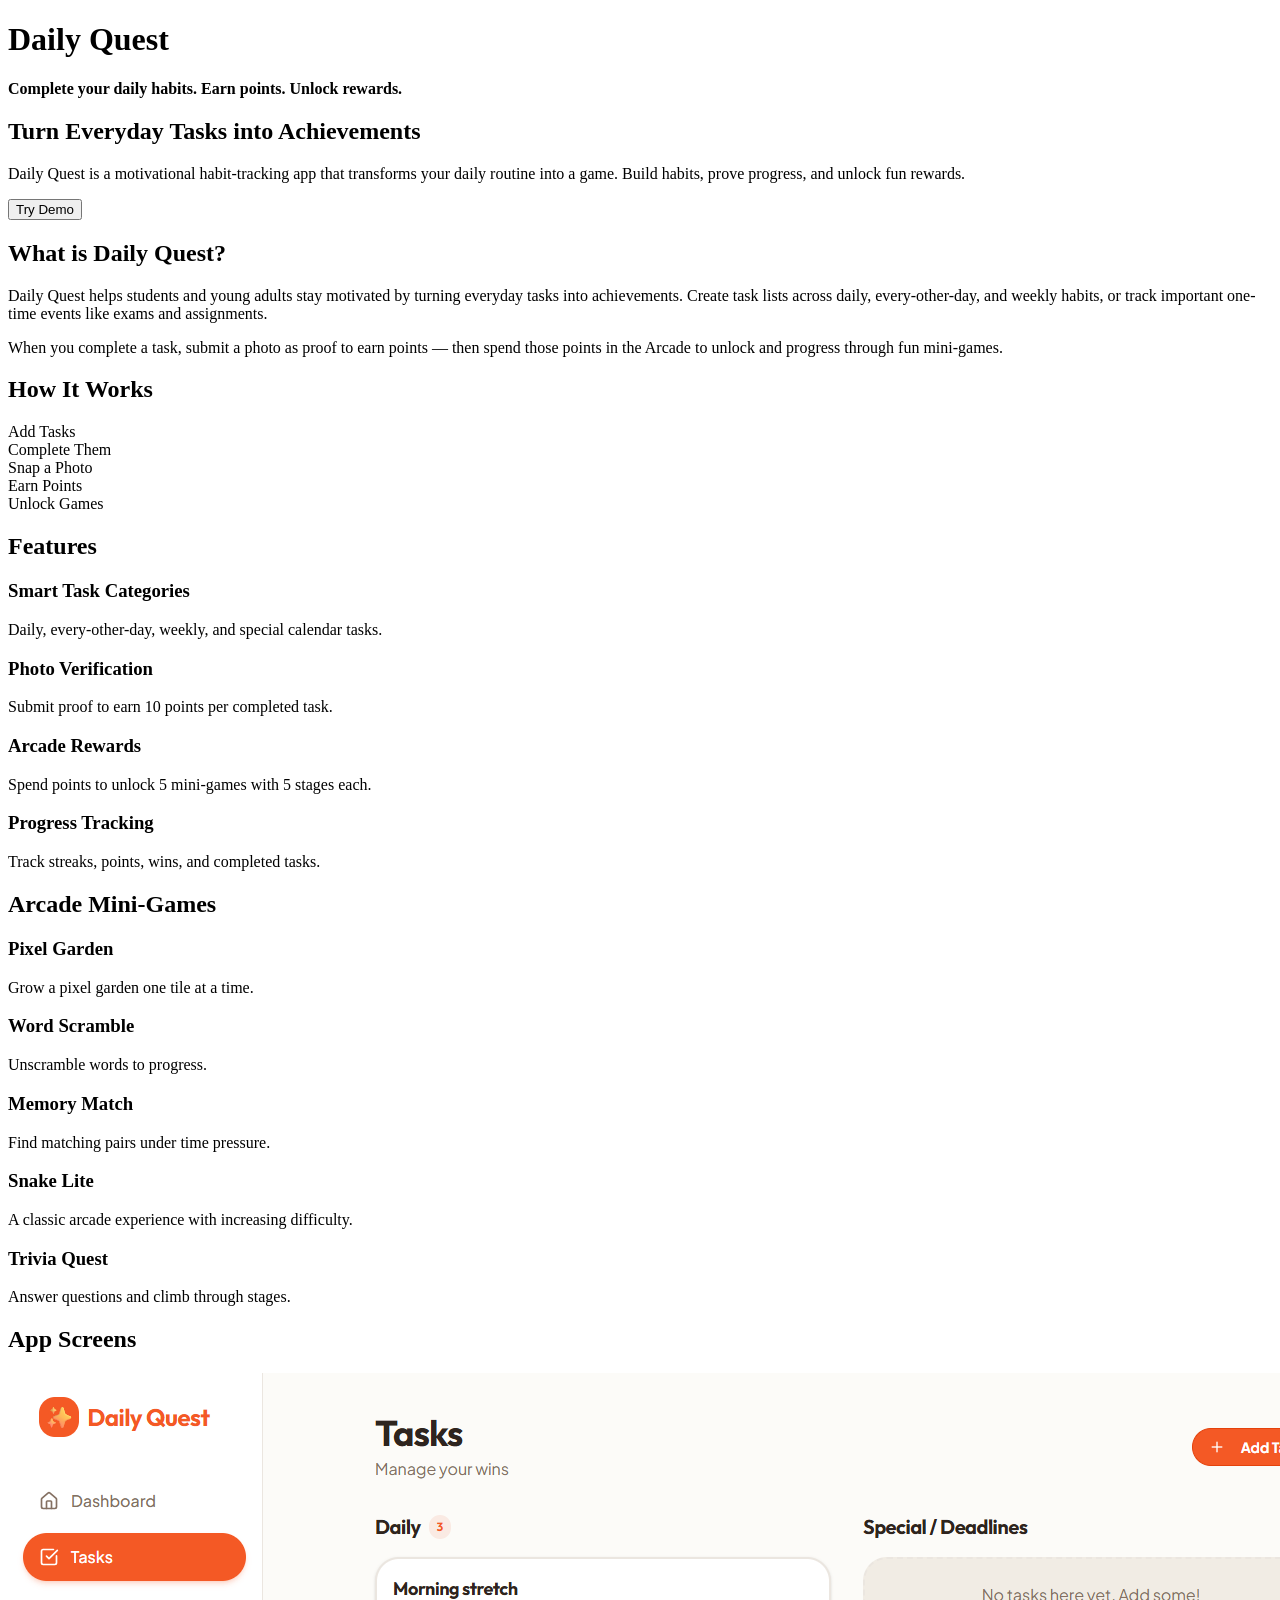
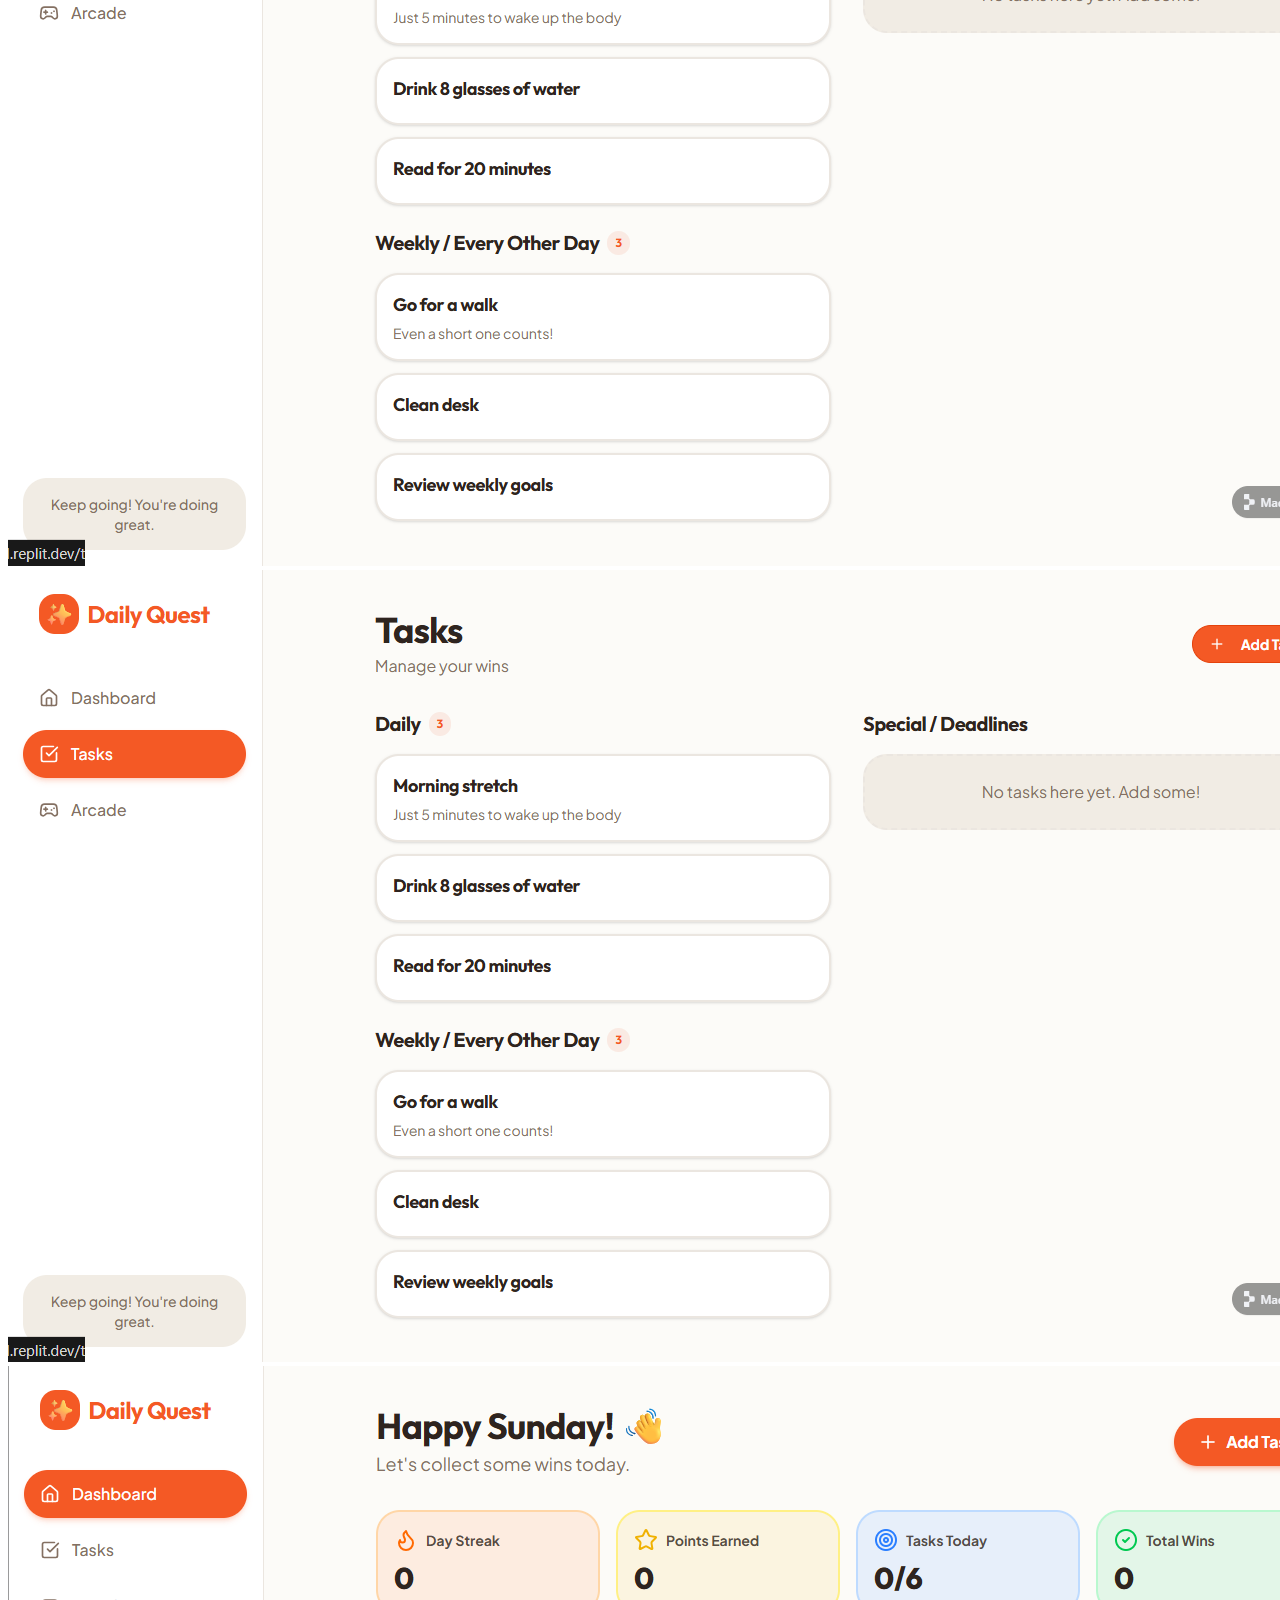
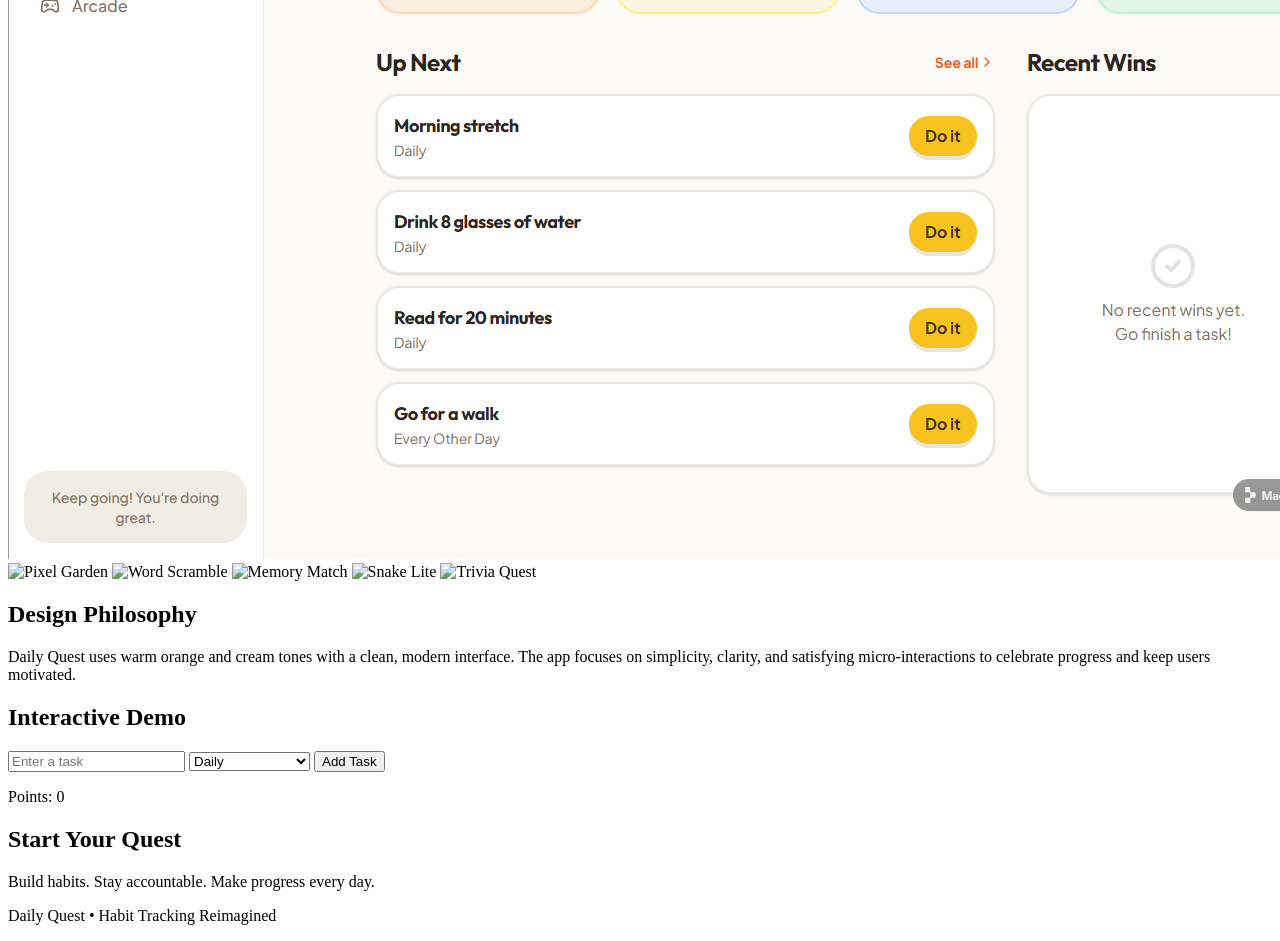
==== Daily Quest/index.html @ c798a468 "Add files via upload" ====
<!DOCTYPE html>
<html lang="en">
<head>
  <meta charset="UTF-8">
  <meta name="viewport" content="width=device-width, initial-scale=1.0">
  <title>Daily Quest</title>
  <link rel="stylesheet" href="styles.css">
</head>
<body>

<header>
  <h1>Daily Quest</h1>
  <p><strong>Complete your daily habits. Earn points. Unlock rewards.</strong></p>
</header>

<!-- HERO -->
<section class="hero">
  <h2>Turn Everyday Tasks into Achievements</h2>
  <p>
    Daily Quest is a motivational habit-tracking app that transforms your daily routine into a game.
    Build habits, prove progress, and unlock fun rewards.
  </p>
  <button onclick="scrollToDemo()">Try Demo</button>
</section>

<!-- ABOUT -->
<section class="section">
  <h2>What is Daily Quest?</h2>
  <p>
    Daily Quest helps students and young adults stay motivated by turning everyday tasks into achievements.
    Create task lists across daily, every-other-day, and weekly habits, or track important one-time events like exams and assignments.
  </p>
  <p>
    When you complete a task, submit a photo as proof to earn points — then spend those points in the Arcade
    to unlock and progress through fun mini-games.
  </p>
</section>

<!-- CORE LOOP -->
<section class="section">
  <h2>How It Works</h2>
  <div class="features">
    <div class="card">Add Tasks</div>
    <div class="card">Complete Them</div>
    <div class="card">Snap a Photo</div>
    <div class="card">Earn Points</div>
    <div class="card">Unlock Games</div>
  </div>
</section>

<!-- FEATURES -->
<section class="section">
  <h2>Features</h2>
  <div class="features">
    <div class="card">
      <h3>Smart Task Categories</h3>
      <p>Daily, every-other-day, weekly, and special calendar tasks.</p>
    </div>
    <div class="card">
      <h3>Photo Verification</h3>
      <p>Submit proof to earn 10 points per completed task.</p>
    </div>
    <div class="card">
      <h3>Arcade Rewards</h3>
      <p>Spend points to unlock 5 mini-games with 5 stages each.</p>
    </div>
    <div class="card">
      <h3>Progress Tracking</h3>
      <p>Track streaks, points, wins, and completed tasks.</p>
    </div>
  </div>
</section>

<!-- GAMES -->
<section class="section">
  <h2>Arcade Mini-Games</h2>
  <div class="features">
    <div class="card">
      <h3>Pixel Garden</h3>
      <p>Grow a pixel garden one tile at a time.</p>
    </div>
    <div class="card">
      <h3>Word Scramble</h3>
      <p>Unscramble words to progress.</p>
    </div>
    <div class="card">
      <h3>Memory Match</h3>
      <p>Find matching pairs under time pressure.</p>
    </div>
    <div class="card">
      <h3>Snake Lite</h3>
      <p>A classic arcade experience with increasing difficulty.</p>
    </div>
    <div class="card">
      <h3>Trivia Quest</h3>
      <p>Answer questions and climb through stages.</p>
    </div>
  </div>
</section>

<!-- SCREENSHOTS -->
<section class="section">
  <h2>App Screens</h2>
  <div class="screenshots">

    <img src="images/dashboard.png" alt="Dashboard">
    <img src="images/tasks.png" alt="Tasks">
    <img src="images/arcade.png" alt="Arcade">

    <img src="images/pixel_garden.jpeg" alt="Pixel Garden">
    <img src="images/word_scramble.jpeg" alt="Word Scramble">
    <img src="images/memory_match.jpeg" alt="Memory Match">
    <img src="images/snake.jpeg" alt="Snake Lite">
    <img src="images/trivia.jpeg" alt="Trivia Quest">

  </div>
</section>

<!-- VISUAL STYLE -->
<section class="section">
  <h2>Design Philosophy</h2>
  <p>
    Daily Quest uses warm orange and cream tones with a clean, modern interface.
    The app focuses on simplicity, clarity, and satisfying micro-interactions
    to celebrate progress and keep users motivated.
  </p>
</section>

<!-- DEMO -->
<section class="section demo" id="demo">
  <h2>Interactive Demo</h2>

  <input type="text" id="taskInput" placeholder="Enter a task">
  
  <select id="taskType">
    <option value="daily">Daily</option>
    <option value="everyOther">Every Other Day</option>
    <option value="weekly">Weekly</option>
    <option value="special">Special</option>
  </select>

  <button onclick="addTask()">Add Task</button>

  <ul id="taskList"></ul>

  <div class="points">Points: <span id="points">0</span></div>
</section>

<!-- CTA -->
<section class="section">
  <h2>Start Your Quest</h2>
  <p>Build habits. Stay accountable. Make progress every day.</p>
</section>

<footer>
  <p>Daily Quest • Habit Tracking Reimagined</p>
</footer>

<script src="script.js"></script>

</body>
</html>
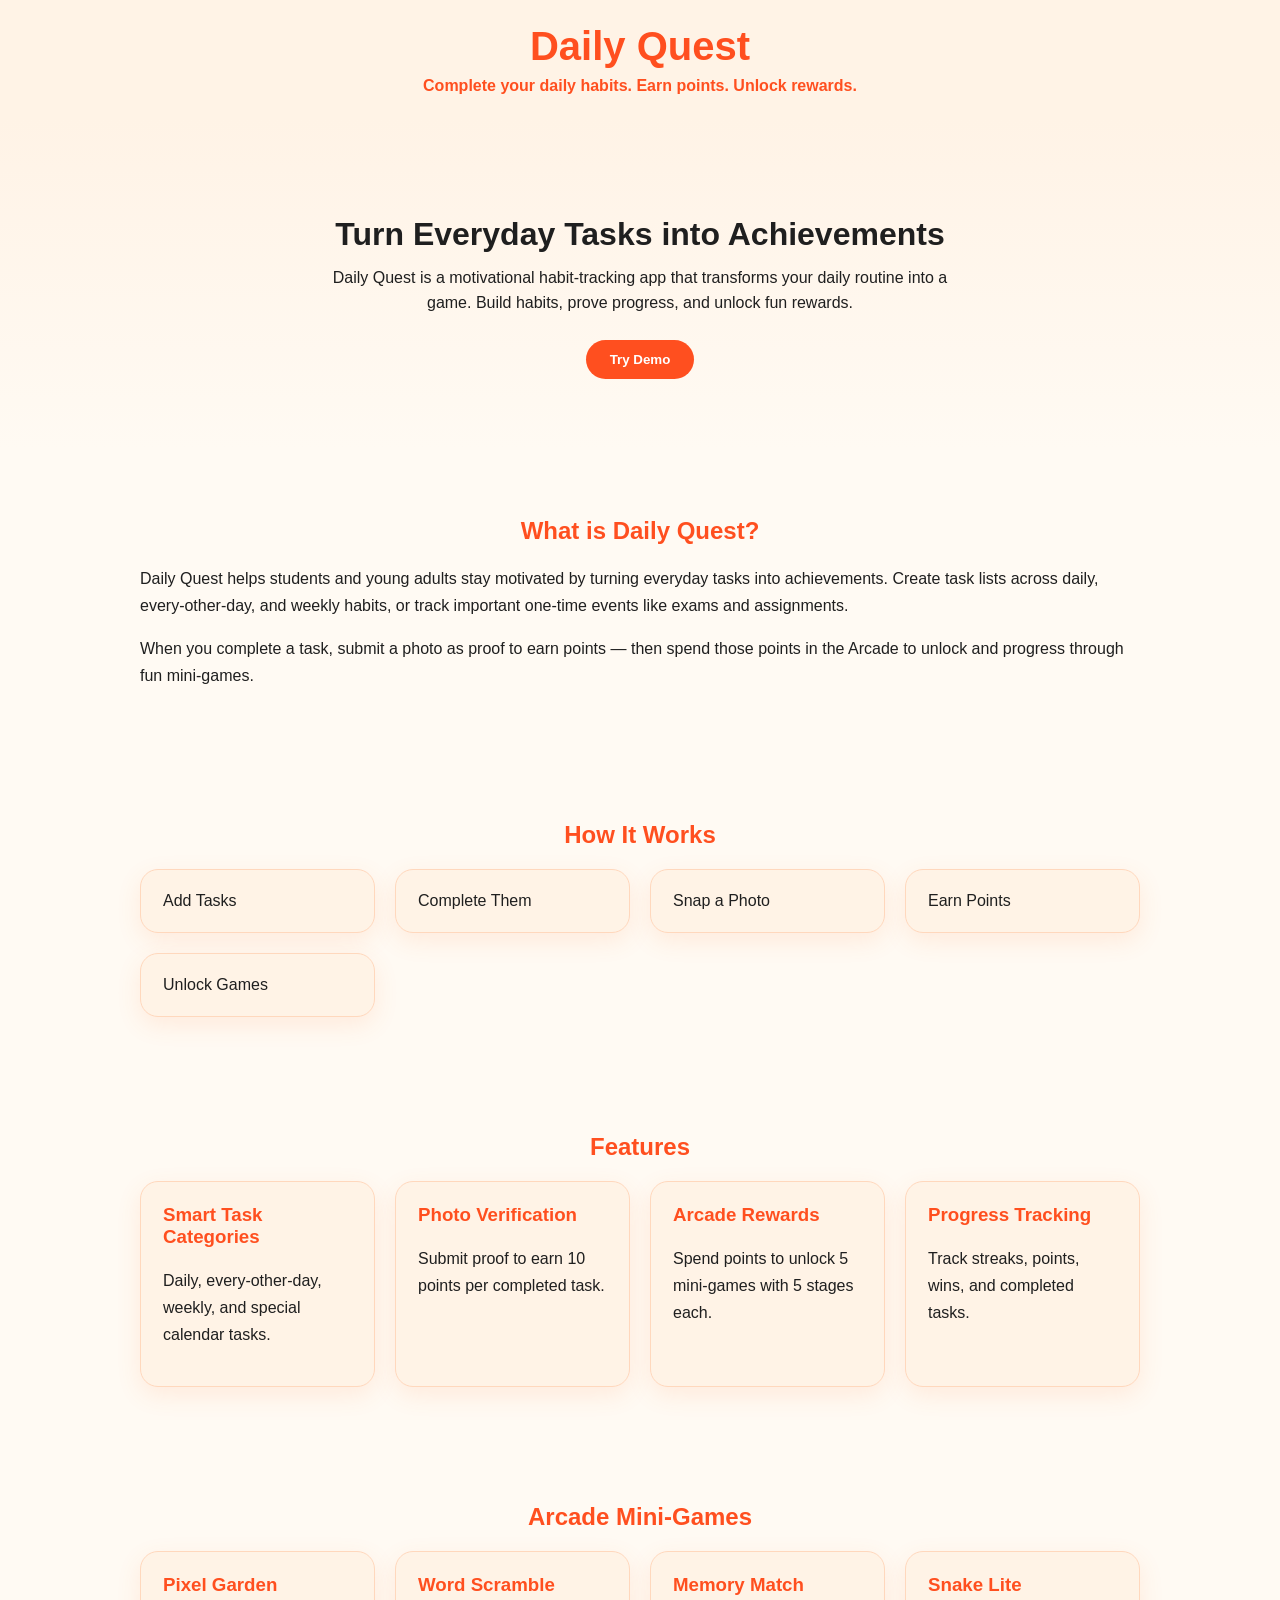
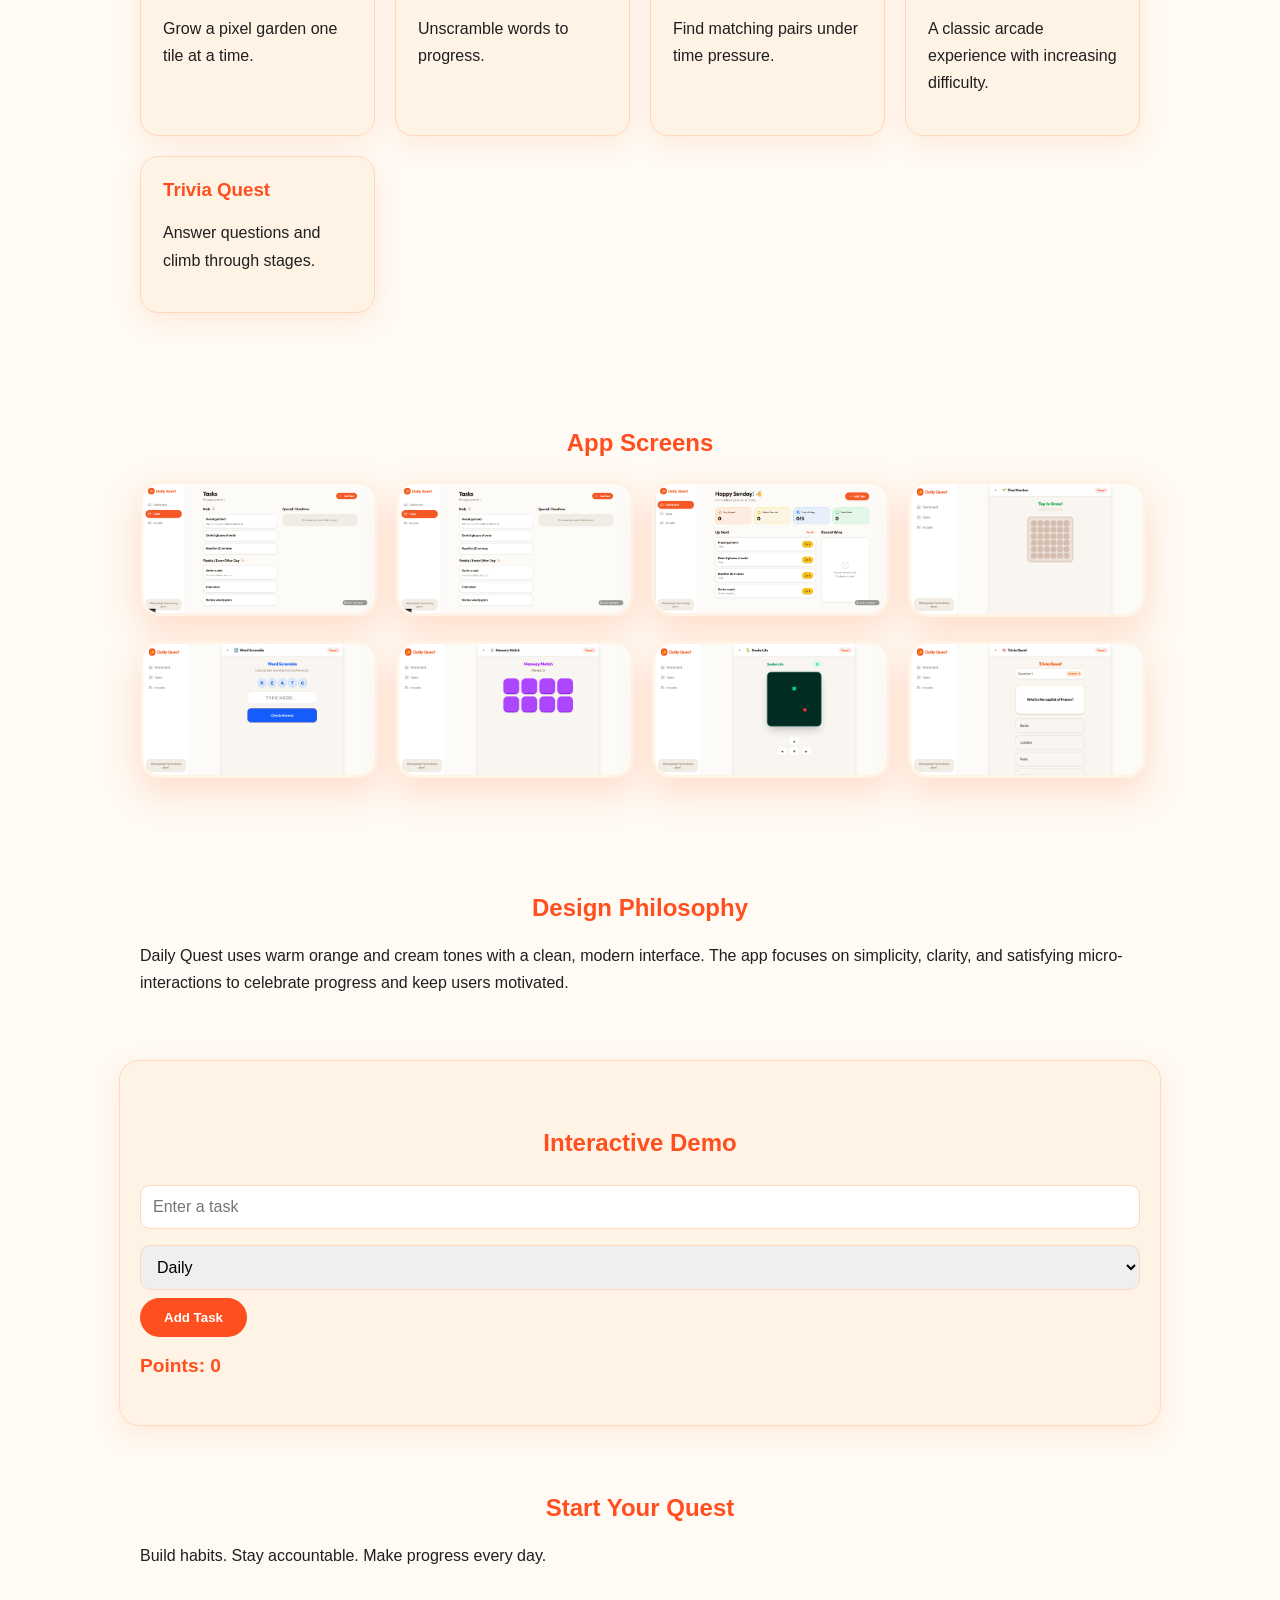
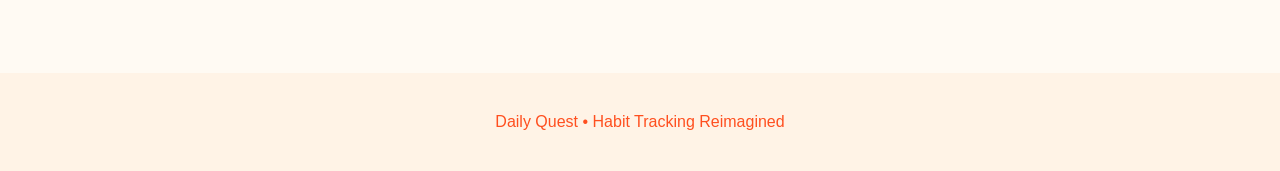
==== commit 426f3da8: "Update index.html" ====
--- a/Daily Quest/index.html
+++ b/Daily Quest/index.html
@@ -5,7 +5,7 @@
   <meta name="viewport" content="width=device-width, initial-scale=1.0">
   <title>Daily Quest</title>
   <link rel="stylesheet" href="styles.css">
-</head>
+  <script src="script.js" defer></script></head>
 <body>
 
 <header>
@@ -107,11 +107,11 @@
     <img src="images/tasks.png" alt="Tasks">
     <img src="images/arcade.png" alt="Arcade">
 
-    <img src="images/pixel_garden.jpeg" alt="Pixel Garden">
-    <img src="images/word_scramble.jpeg" alt="Word Scramble">
-    <img src="images/memory_match.jpeg" alt="Memory Match">
-    <img src="images/snake.jpeg" alt="Snake Lite">
-    <img src="images/trivia.jpeg" alt="Trivia Quest">
+    <img src="images/pixel_garden.jpg" alt="Pixel Garden">
+    <img src="images/word_scramble.jpg" alt="Word Scramble">
+    <img src="images/memory_match.jpg" alt="Memory Match">
+    <img src="images/snake.jpg" alt="Snake Lite">
+    <img src="images/trivia.jpg" alt="Trivia Quest">
 
   </div>
 </section>
@@ -156,7 +156,6 @@
   <p>Daily Quest • Habit Tracking Reimagined</p>
 </footer>
 
-<script src="script.js"></script>
 
 </body>
-</html>+</html>
--- a/Daily Quest/styles.css
+++ b/Daily Quest/styles.css
@@ -0,0 +1,186 @@
+/* styles.css */
+
+body {
+  margin: 0;
+  font-family: Arial, sans-serif;
+  background: #fffaf3;
+  color: #1f1f1f;
+}
+
+header {
+  padding: 24px 20px;
+  text-align: center;
+  background: #fff3e6;
+  color: #ff4f1f;
+}
+
+header h1 {
+  margin: 0;
+  font-size: 2.5rem;
+}
+
+header p {
+  margin: 8px 0 0;
+}
+
+.hero {
+  text-align: center;
+  padding: 70px 20px;
+  background: linear-gradient(180deg, #fff3e6, #fffaf3);
+}
+
+.hero h2 {
+  font-size: 2rem;
+  margin-bottom: 12px;
+}
+
+.hero p {
+  max-width: 650px;
+  margin: 0 auto 24px;
+  line-height: 1.6;
+}
+
+button {
+  padding: 12px 24px;
+  border-radius: 999px;
+  background: #ff4f1f;
+  color: white;
+  border: none;
+  cursor: pointer;
+  font-weight: bold;
+  transition: transform 0.2s ease, box-shadow 0.2s ease;
+}
+
+button:hover {
+  transform: translateY(-2px);
+  box-shadow: 0 8px 20px rgba(255, 79, 31, 0.3);
+}
+
+.section {
+  padding: 48px 20px;
+  max-width: 1000px;
+  margin: auto;
+}
+
+.section h2 {
+  color: #ff4f1f;
+  text-align: center;
+  margin-bottom: 20px;
+}
+
+.section p {
+  line-height: 1.7;
+}
+
+.features {
+  display: grid;
+  grid-template-columns: repeat(auto-fit, minmax(220px, 1fr));
+  gap: 20px;
+}
+
+.card {
+  background: #fff3e6;
+  padding: 22px;
+  border-radius: 18px;
+  border: 1px solid #ffd8bd;
+  box-shadow: 0 8px 24px rgba(255, 120, 60, 0.12);
+}
+
+.card h3 {
+  margin-top: 0;
+  color: #ff4f1f;
+}
+
+.screenshots {
+  display: grid;
+  grid-template-columns: repeat(auto-fit, minmax(230px, 1fr));
+  gap: 24px;
+  margin-top: 24px;
+}
+
+.screenshots img {
+  width: 100%;
+  border-radius: 20px;
+  border: 3px solid #fff3e6;
+  box-shadow: 0 14px 35px rgba(255, 120, 60, 0.22);
+  background: white;
+  transition: transform 0.2s ease, box-shadow 0.2s ease;
+}
+
+.screenshots img:hover {
+  transform: scale(1.03);
+  box-shadow: 0 18px 45px rgba(255, 79, 31, 0.3);
+}
+
+.demo {
+  background: #fff3e6;
+  border-radius: 20px;
+  border: 1px solid #ffd8bd;
+  box-shadow: 0 8px 24px rgba(255, 120, 60, 0.12);
+}
+
+input,
+select {
+  padding: 12px;
+  margin: 8px 0;
+  width: 100%;
+  box-sizing: border-box;
+  border: 1px solid #ffd8bd;
+  border-radius: 10px;
+  font-size: 1rem;
+}
+
+input:focus,
+select:focus {
+  outline: none;
+  border-color: #ff4f1f;
+  box-shadow: 0 0 0 3px rgba(255, 79, 31, 0.15);
+}
+
+ul {
+  list-style: none;
+  padding: 0;
+}
+
+li {
+  padding: 12px;
+  margin: 8px 0;
+  background: #ffffff;
+  border: 1px solid #ffd8bd;
+  border-radius: 10px;
+  display: flex;
+  justify-content: space-between;
+}
+
+.points {
+  margin-top: 18px;
+  font-size: 1.2rem;
+  font-weight: bold;
+  color: #ff4f1f;
+}
+
+footer {
+  text-align: center;
+  padding: 24px;
+  background: #fff3e6;
+  color: #ff4f1f;
+  margin-top: 40px;
+}
+
+@media (max-width: 600px) {
+  header h1 {
+    font-size: 2rem;
+  }
+
+  .hero {
+    padding: 50px 16px;
+  }
+
+  .hero h2 {
+    font-size: 1.6rem;
+  }
+
+  .section {
+    padding: 36px 16px;
+  }
+}
